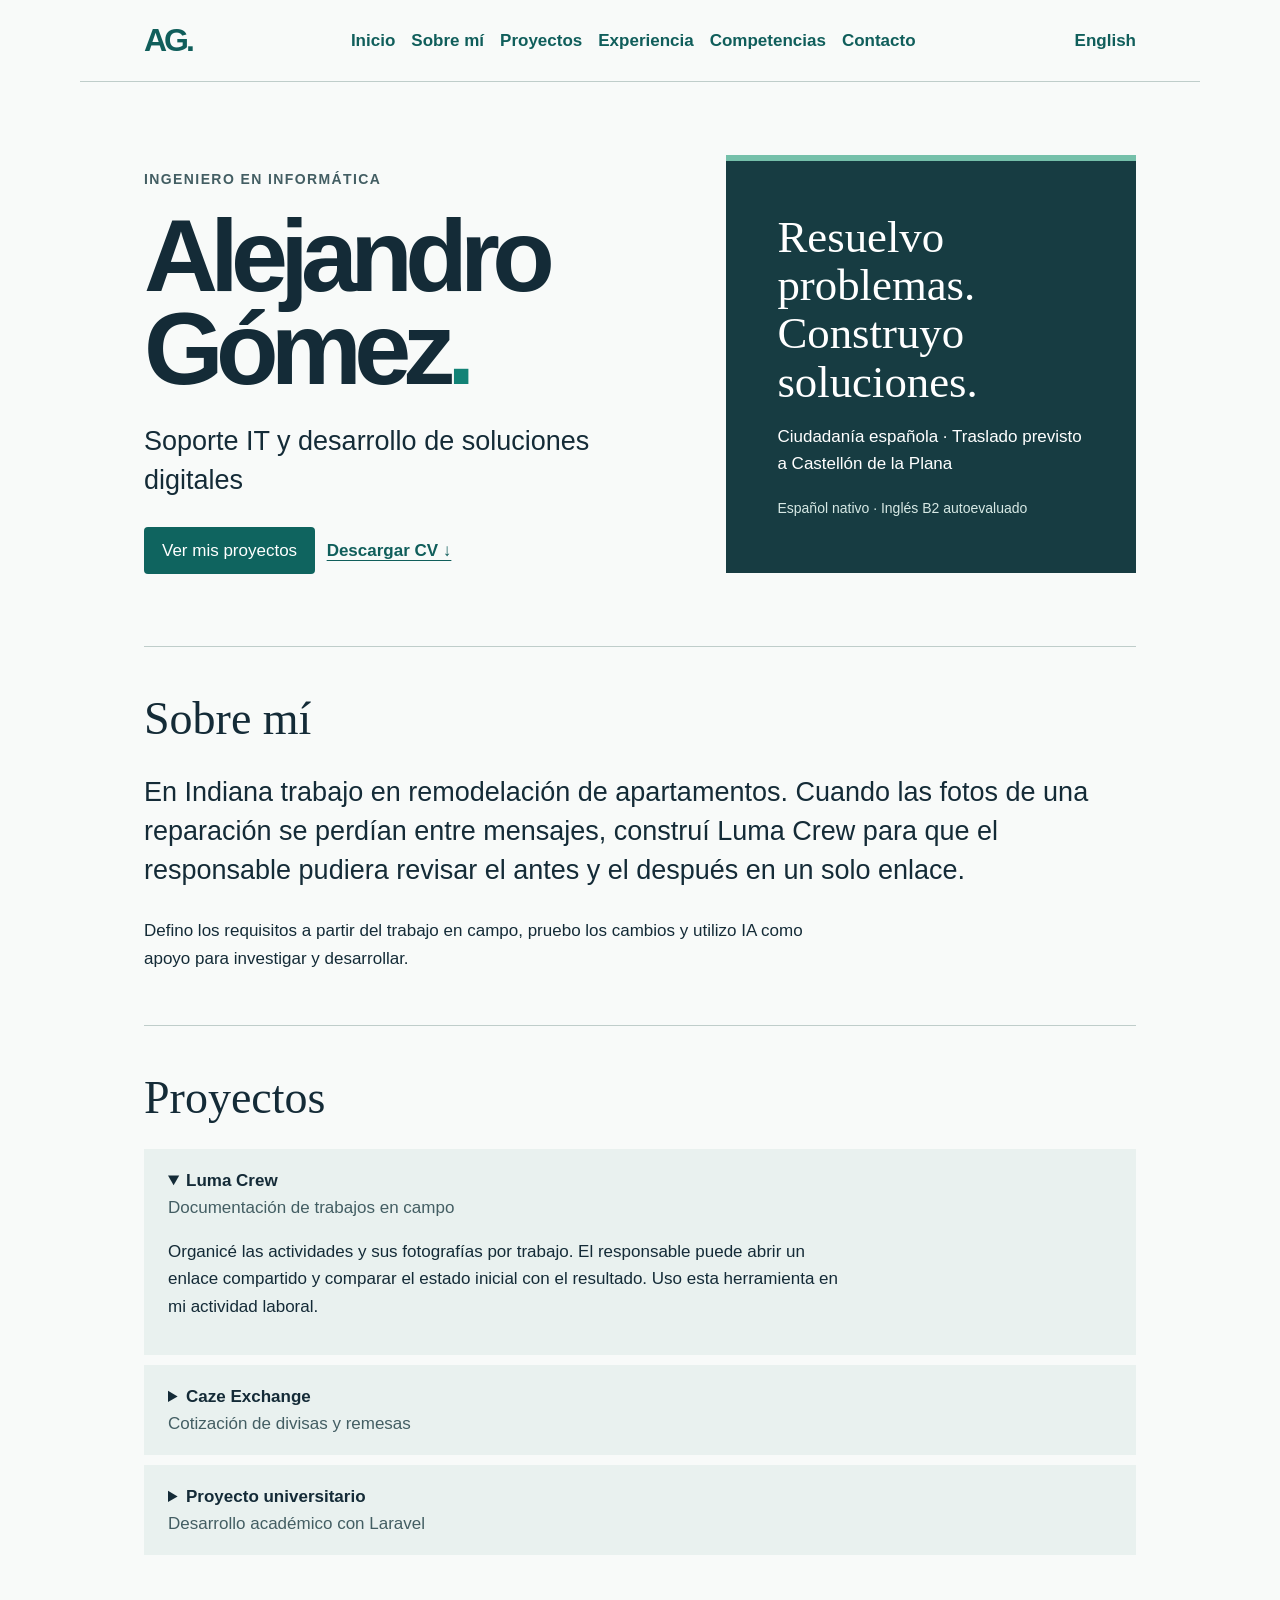
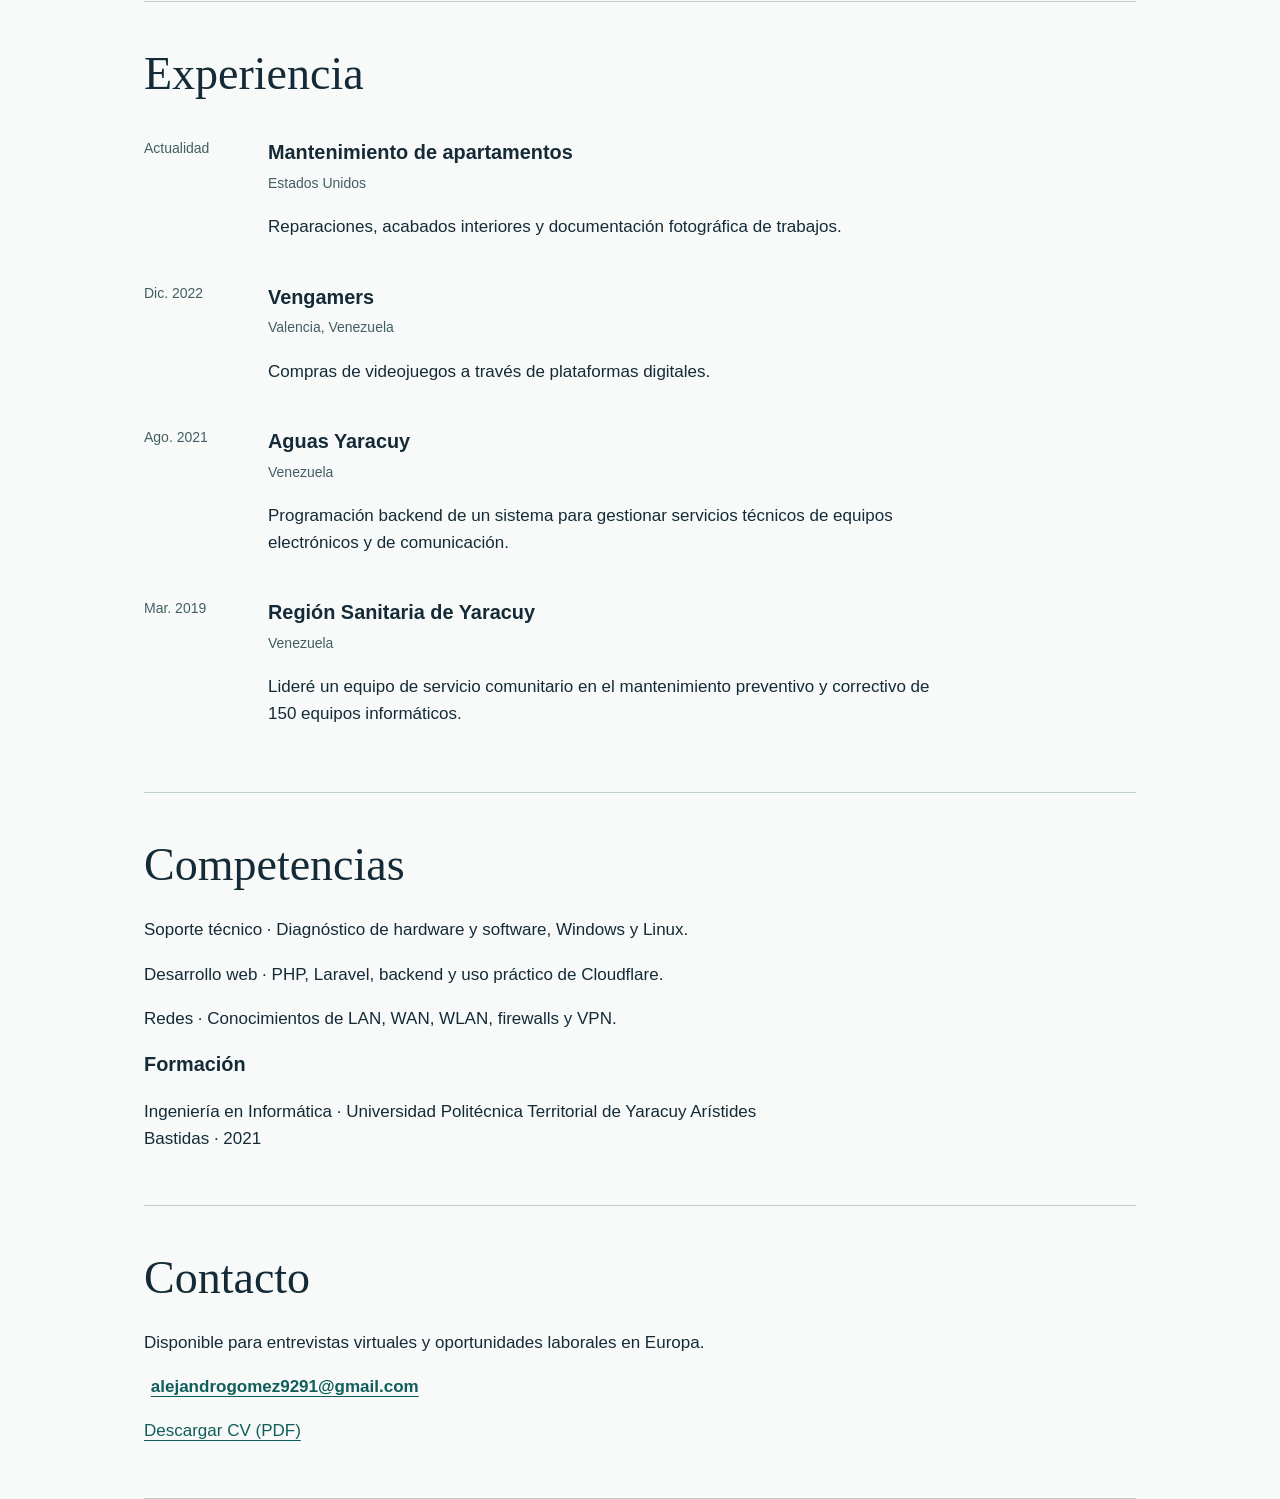
==== index.html @ 4bb4169c "Add files via upload" ====
<!doctype html><html lang="es"><meta charset="utf-8"><meta name="viewport" content="width=device-width, initial-scale=1"><title>Alejandro Gómez | Soporte IT y desarrollo de soluciones digitales</title><meta name="description" content="Ingeniero en Informática. Soporte IT y desarrollo de soluciones digitales. Ciudadanía española · Traslado previsto a Castellón de la Plana."><meta property="og:title" content="Alejandro Gómez | Soporte IT y desarrollo de soluciones digitales"><meta property="og:description" content="En Indiana trabajo en remodelación de apartamentos. Cuando las fotos de una reparación se perdían entre mensajes, construí Luma Crew para que el responsable pudiera revisar el antes y el después en un solo enlace."><link rel="alternate" hreflang="es" href="index.html"><link rel="alternate" hreflang="en" href="en.html"><link rel="icon" href="ag.svg"><link rel="stylesheet" href="style.css"><body><header><a class="mark" href="#home" aria-label="Alejandro Gómez">AG.</a><nav><a href="#home">Inicio</a><a href="#about">Sobre mí</a><a href="#projects">Proyectos</a><a href="#experience">Experiencia</a><a href="#skills">Competencias</a><a href="#contact">Contacto</a></nav><a href="en.html" lang="en">English</a></header><main><section id="home" class="hero"><div><p class="label">Ingeniero en Informática</p><h1>Alejandro<br>Gómez<span>.</span></h1><p class="sub">Soporte IT y desarrollo de soluciones digitales</p><a class="btn" href="#projects">Ver mis proyectos</a> <a class="link" href="cv-es.pdf" download>Descargar CV ↓</a></div><aside><strong>Resuelvo problemas.<br>Construyo soluciones.</strong><p>Ciudadanía española · Traslado previsto a Castellón de la Plana</p><small>Español nativo · Inglés B2 autoevaluado</small></aside></section><section id="about"><h2>Sobre mí</h2><p class="lead">En Indiana trabajo en remodelación de apartamentos. Cuando las fotos de una reparación se perdían entre mensajes, construí Luma Crew para que el responsable pudiera revisar el antes y el después en un solo enlace.</p><p>Defino los requisitos a partir del trabajo en campo, pruebo los cambios y utilizo IA como apoyo para investigar y desarrollar.</p></section><section id="projects"><h2>Proyectos</h2><details open><summary><strong>Luma Crew</strong><span>Documentación de trabajos en campo</span></summary><p>Organicé las actividades y sus fotografías por trabajo. El responsable puede abrir un enlace compartido y comparar el estado inicial con el resultado. Uso esta herramienta en mi actividad laboral.</p></details><details ><summary><strong>Caze Exchange</strong><span>Cotización de divisas y remesas</span></summary><p>Desarrollé una aplicación para consultar y comunicar cotizaciones. Usé herramientas de IA como apoyo durante el desarrollo.</p></details><details ><summary><strong>Proyecto universitario</strong><span>Desarrollo académico con Laravel</span></summary><p>Trabajé con Laravel durante la carrera de Ingeniería en Informática en Venezuela.</p></details></section><section id="experience"><h2>Experiencia</h2><article><small>Actualidad</small><div><h3>Mantenimiento de apartamentos</h3><small>Estados Unidos</small><p>Reparaciones, acabados interiores y documentación fotográfica de trabajos.</p></div></article><article><small>Dic. 2022</small><div><h3>Vengamers</h3><small>Valencia, Venezuela</small><p>Compras de videojuegos a través de plataformas digitales.</p></div></article><article><small>Ago. 2021</small><div><h3>Aguas Yaracuy</h3><small>Venezuela</small><p>Programación backend de un sistema para gestionar servicios técnicos de equipos electrónicos y de comunicación.</p></div></article><article><small>Mar. 2019</small><div><h3>Región Sanitaria de Yaracuy</h3><small>Venezuela</small><p>Lideré un equipo de servicio comunitario en el mantenimiento preventivo y correctivo de 150 equipos informáticos.</p></div></article></section><section id="skills"><h2>Competencias</h2><p>Soporte técnico · Diagnóstico de hardware y software, Windows y Linux.</p><p>Desarrollo web · PHP, Laravel, backend y uso práctico de Cloudflare.</p><p>Redes · Conocimientos de LAN, WAN, WLAN, firewalls y VPN.</p><h3>Formación</h3><p>Ingeniería en Informática · Universidad Politécnica Territorial de Yaracuy Arístides Bastidas · 2021</p></section><section id="contact"><h2>Contacto</h2><p>Disponible para entrevistas virtuales y oportunidades laborales en Europa.</p><a class="link" href="mailto:alejandrogomez9291@gmail.com">alejandrogomez9291@gmail.com</a><p><a href="cv-es.pdf" download>Descargar CV (PDF)</a></p></section></main></body></html>
---- style.css ----
*{box-sizing:border-box}html{scroll-padding-top:1rem}body{margin:0;background:#f8faf9;color:#142b37;font:17px/1.6 Inter,"Segoe UI",Arial,sans-serif}header,main{max-width:1120px;margin:auto;padding:0 5%}header{display:flex;align-items:center;justify-content:space-between;gap:1rem;min-height:82px;border-bottom:1px solid #bfcdca}nav{display:flex;gap:1rem;flex-wrap:wrap}a{color:#105e5b;text-underline-offset:4px}header a{text-decoration:none;font-weight:650}header a:hover,summary:hover{text-decoration:underline}.mark{font-size:32px;letter-spacing:-3px}.hero{display:grid;grid-template-columns:1.3fr 1fr;align-items:center;gap:5%;padding:72px 0}.label,small{font-size:14px;color:#435e63}.label{font-weight:bold;text-transform:uppercase;letter-spacing:.1em}h1{font-size:clamp(60px,8vw,105px);letter-spacing:-.075em;line-height:.9;margin:20px 0}h1 span{color:#128276}.sub,.lead{font-size:clamp(20px,2.5vw,27px);line-height:1.45}.btn{display:inline-block;background:#0f645f;color:white;padding:10px 18px;border-radius:4px;text-decoration:none}.link{font-weight:650;margin:.4em}aside{background:#173c42;color:white;padding:clamp(24px,4vw,52px);border-top:6px solid #75c0aa}aside strong{font:normal clamp(32px,3.5vw,48px)/1.08 Georgia,serif}aside small{color:#d7e9e5}section{padding:36px 0;border-bottom:1px solid #bfcdca}h2{font:normal clamp(32px,4vw,46px)/1.15 Georgia,serif;margin:10px 0 24px}h3{margin:0}details{background:#e9f1ef;margin:10px 0;padding:18px 24px}summary{cursor:pointer}summary span{display:block;color:#435e63}article{display:grid;grid-template-columns:110px 1fr;gap:14px;padding:12px 0}p{max-width:72ch}a:focus-visible,summary:focus-visible{outline:3px solid #b5501a;outline-offset:3px}@media(max-width:760px){header{flex-wrap:wrap;padding-top:10px;padding-bottom:12px}nav{order:3;width:100%;gap:6px 14px;font-size:14px}.hero{grid-template-columns:1fr;gap:28px;padding:35px 0}article{grid-template-columns:85px 1fr}.link{overflow-wrap:anywhere}}
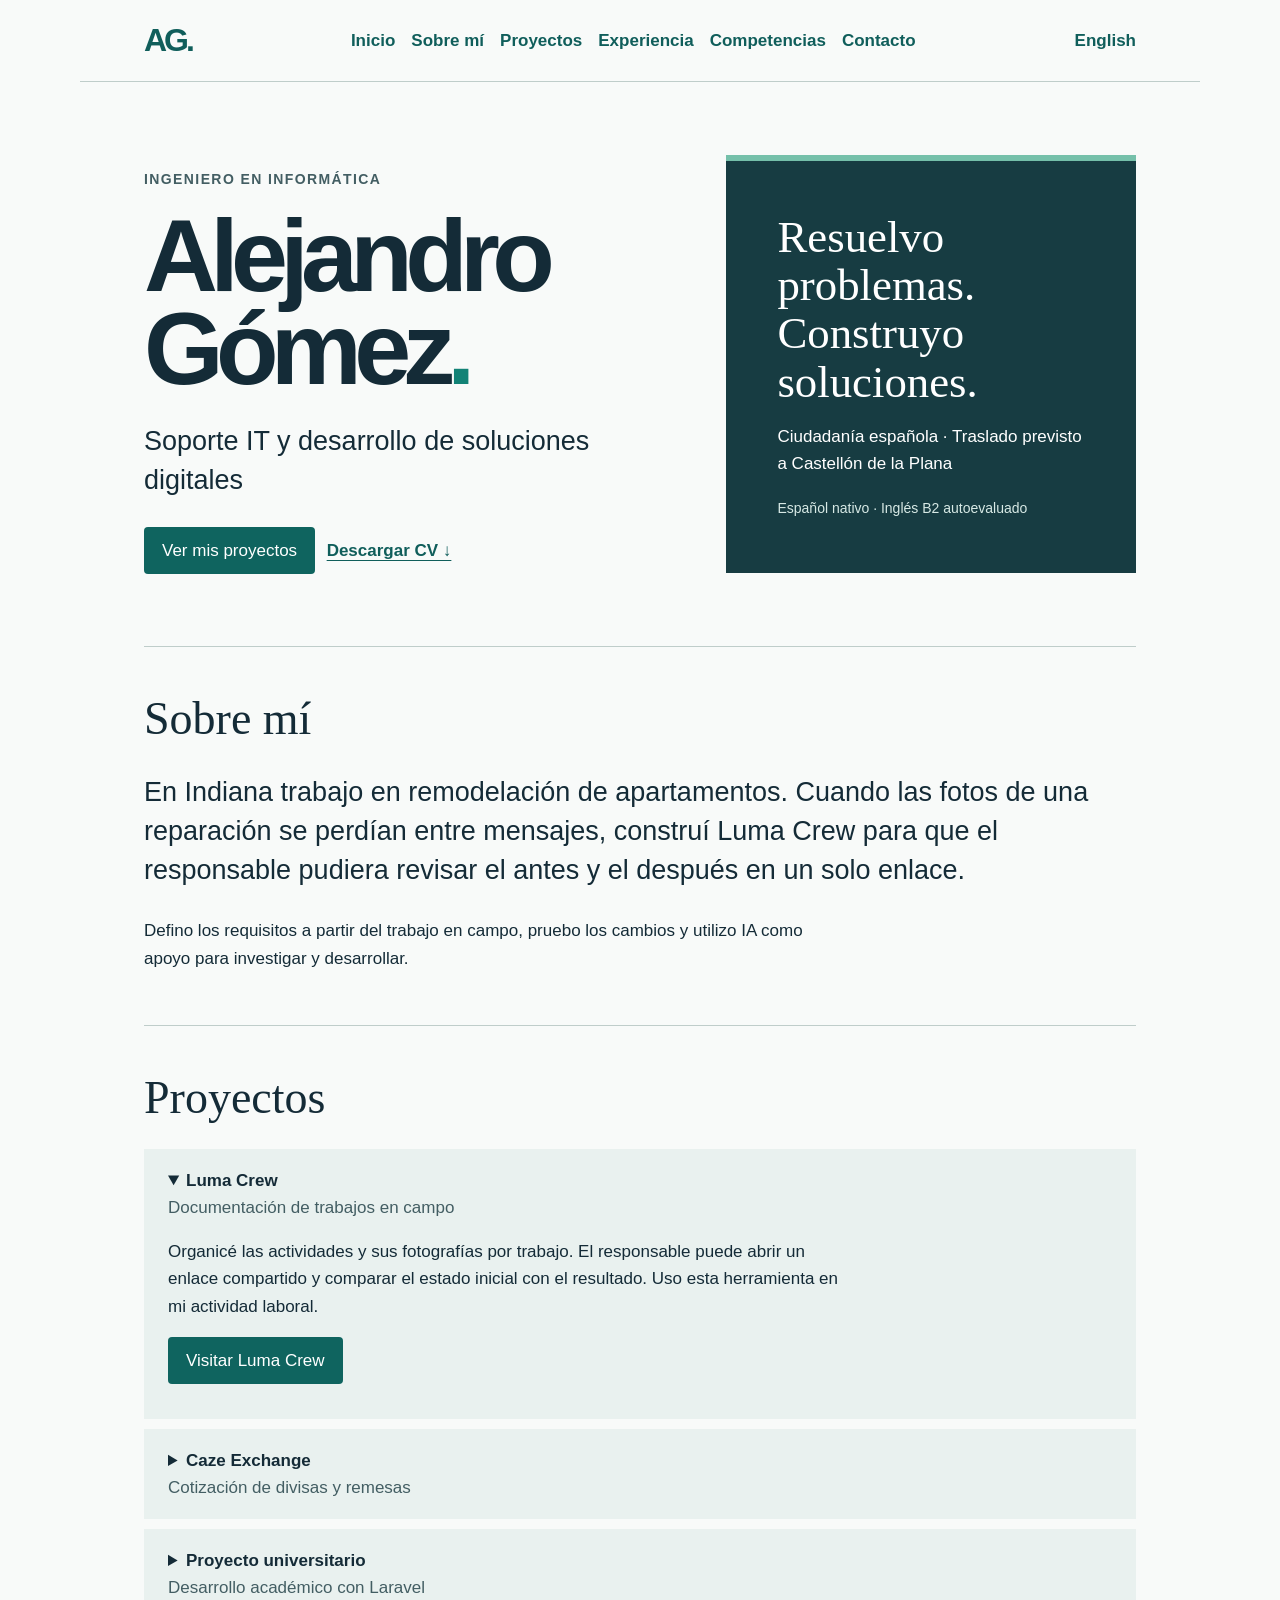
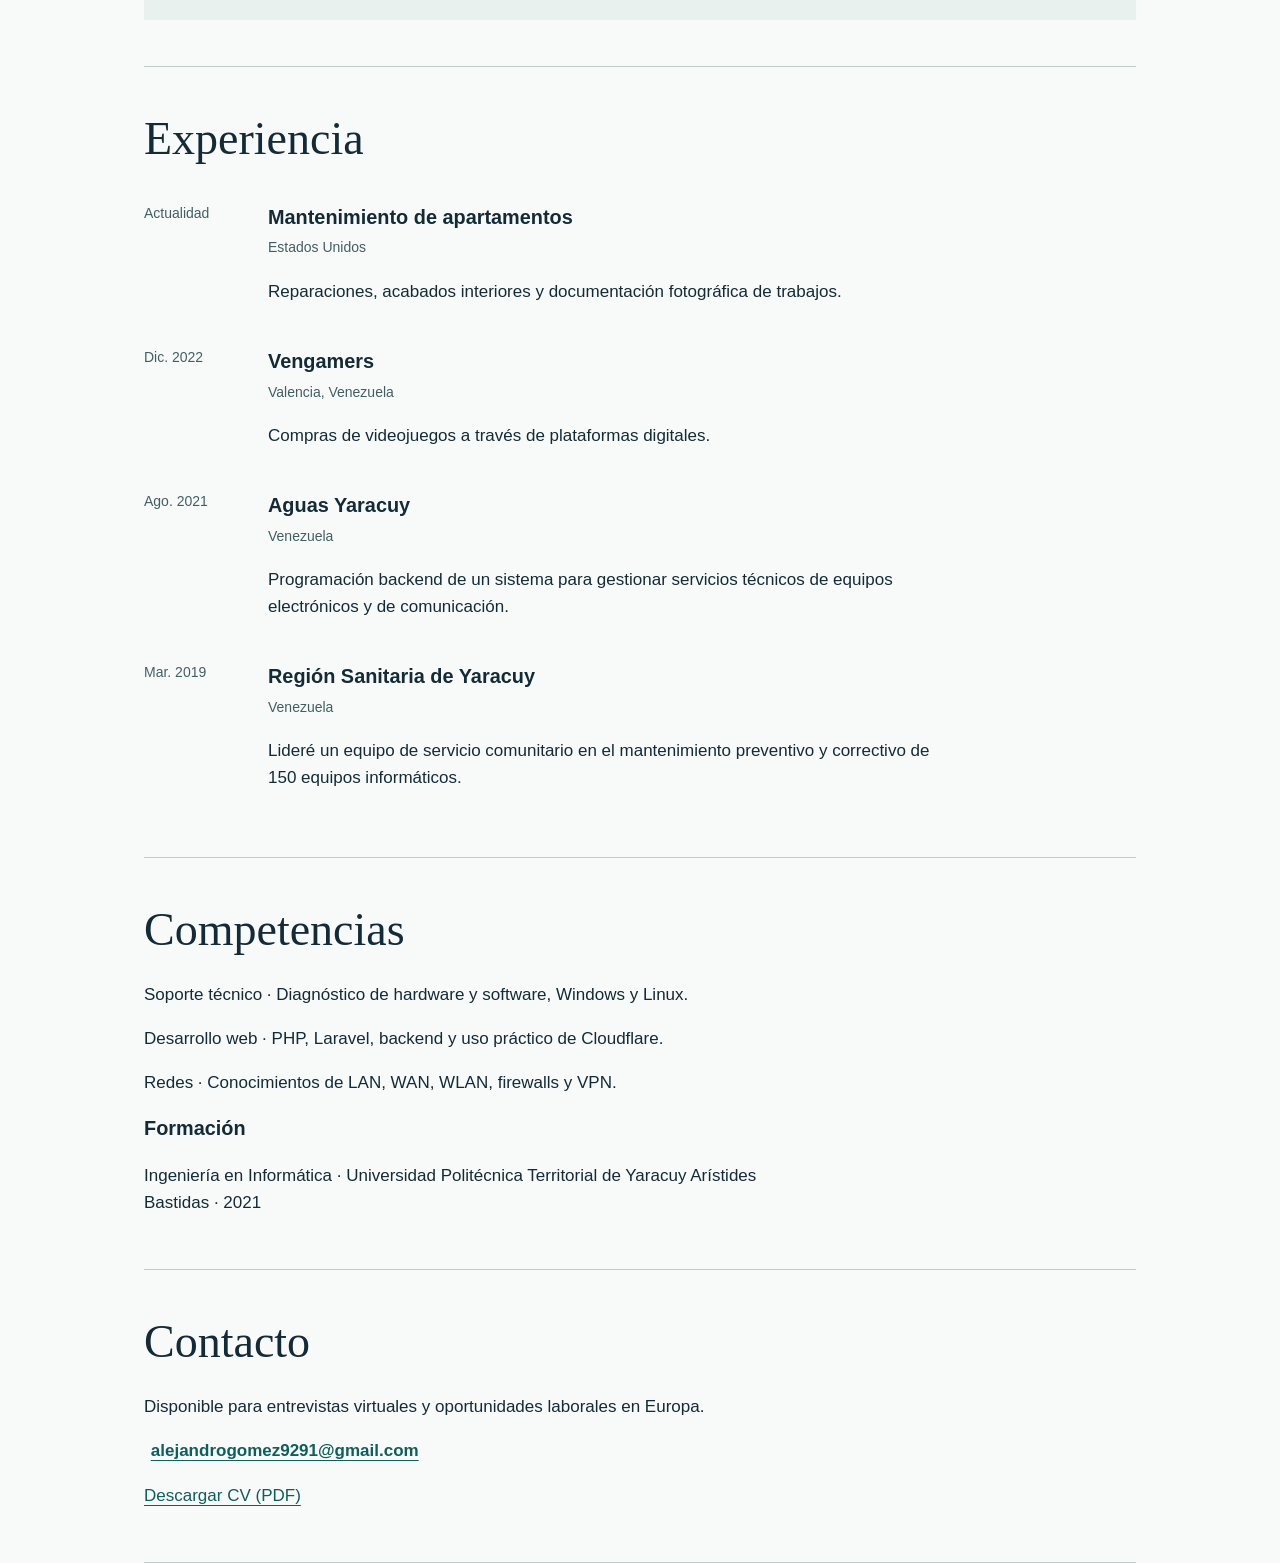
==== commit ba158c2b: "Add files via upload" ====
--- a/index.html
+++ b/index.html
@@ -1 +1,179 @@
-<!doctype html><html lang="es"><meta charset="utf-8"><meta name="viewport" content="width=device-width, initial-scale=1"><title>Alejandro Gómez | Soporte IT y desarrollo de soluciones digitales</title><meta name="description" content="Ingeniero en Informática. Soporte IT y desarrollo de soluciones digitales. Ciudadanía española · Traslado previsto a Castellón de la Plana."><meta property="og:title" content="Alejandro Gómez | Soporte IT y desarrollo de soluciones digitales"><meta property="og:description" content="En Indiana trabajo en remodelación de apartamentos. Cuando las fotos de una reparación se perdían entre mensajes, construí Luma Crew para que el responsable pudiera revisar el antes y el después en un solo enlace."><link rel="alternate" hreflang="es" href="index.html"><link rel="alternate" hreflang="en" href="en.html"><link rel="icon" href="ag.svg"><link rel="stylesheet" href="style.css"><body><header><a class="mark" href="#home" aria-label="Alejandro Gómez">AG.</a><nav><a href="#home">Inicio</a><a href="#about">Sobre mí</a><a href="#projects">Proyectos</a><a href="#experience">Experiencia</a><a href="#skills">Competencias</a><a href="#contact">Contacto</a></nav><a href="en.html" lang="en">English</a></header><main><section id="home" class="hero"><div><p class="label">Ingeniero en Informática</p><h1>Alejandro<br>Gómez<span>.</span></h1><p class="sub">Soporte IT y desarrollo de soluciones digitales</p><a class="btn" href="#projects">Ver mis proyectos</a> <a class="link" href="cv-es.pdf" download>Descargar CV ↓</a></div><aside><strong>Resuelvo problemas.<br>Construyo soluciones.</strong><p>Ciudadanía española · Traslado previsto a Castellón de la Plana</p><small>Español nativo · Inglés B2 autoevaluado</small></aside></section><section id="about"><h2>Sobre mí</h2><p class="lead">En Indiana trabajo en remodelación de apartamentos. Cuando las fotos de una reparación se perdían entre mensajes, construí Luma Crew para que el responsable pudiera revisar el antes y el después en un solo enlace.</p><p>Defino los requisitos a partir del trabajo en campo, pruebo los cambios y utilizo IA como apoyo para investigar y desarrollar.</p></section><section id="projects"><h2>Proyectos</h2><details open><summary><strong>Luma Crew</strong><span>Documentación de trabajos en campo</span></summary><p>Organicé las actividades y sus fotografías por trabajo. El responsable puede abrir un enlace compartido y comparar el estado inicial con el resultado. Uso esta herramienta en mi actividad laboral.</p></details><details ><summary><strong>Caze Exchange</strong><span>Cotización de divisas y remesas</span></summary><p>Desarrollé una aplicación para consultar y comunicar cotizaciones. Usé herramientas de IA como apoyo durante el desarrollo.</p></details><details ><summary><strong>Proyecto universitario</strong><span>Desarrollo académico con Laravel</span></summary><p>Trabajé con Laravel durante la carrera de Ingeniería en Informática en Venezuela.</p></details></section><section id="experience"><h2>Experiencia</h2><article><small>Actualidad</small><div><h3>Mantenimiento de apartamentos</h3><small>Estados Unidos</small><p>Reparaciones, acabados interiores y documentación fotográfica de trabajos.</p></div></article><article><small>Dic. 2022</small><div><h3>Vengamers</h3><small>Valencia, Venezuela</small><p>Compras de videojuegos a través de plataformas digitales.</p></div></article><article><small>Ago. 2021</small><div><h3>Aguas Yaracuy</h3><small>Venezuela</small><p>Programación backend de un sistema para gestionar servicios técnicos de equipos electrónicos y de comunicación.</p></div></article><article><small>Mar. 2019</small><div><h3>Región Sanitaria de Yaracuy</h3><small>Venezuela</small><p>Lideré un equipo de servicio comunitario en el mantenimiento preventivo y correctivo de 150 equipos informáticos.</p></div></article></section><section id="skills"><h2>Competencias</h2><p>Soporte técnico · Diagnóstico de hardware y software, Windows y Linux.</p><p>Desarrollo web · PHP, Laravel, backend y uso práctico de Cloudflare.</p><p>Redes · Conocimientos de LAN, WAN, WLAN, firewalls y VPN.</p><h3>Formación</h3><p>Ingeniería en Informática · Universidad Politécnica Territorial de Yaracuy Arístides Bastidas · 2021</p></section><section id="contact"><h2>Contacto</h2><p>Disponible para entrevistas virtuales y oportunidades laborales en Europa.</p><a class="link" href="mailto:alejandrogomez9291@gmail.com">alejandrogomez9291@gmail.com</a><p><a href="cv-es.pdf" download>Descargar CV (PDF)</a></p></section></main></body></html>+<!doctype html>
+<html lang="es">
+  <head>
+    <meta charset="utf-8">
+    <meta name="viewport" content="width=device-width, initial-scale=1">
+
+    <title>Alejandro Gómez | Soporte IT y desarrollo de soluciones digitales</title>
+    <meta
+      name="description"
+      content="Ingeniero en Informática. Soporte IT y desarrollo de soluciones digitales."
+    >
+
+    <meta property="og:title" content="Alejandro Gómez | Soporte IT y desarrollo de soluciones digitales">
+    <meta
+      property="og:description"
+      content="En Indiana trabajo en remodelación de apartamentos. Cuando las fotos de una reparación se perdían entre mensajes, construí Luma Crew para que el responsable pudiera revisar el antes y el después en un solo enlace."
+    >
+
+    <link rel="alternate" hreflang="es" href="index.html">
+    <link rel="alternate" hreflang="en" href="en.html">
+    <link rel="icon" href="ag.svg">
+    <link rel="stylesheet" href="style.css">
+  </head>
+
+  <body>
+    <header>
+      <a class="mark" href="#home" aria-label="Alejandro Gómez">AG.</a>
+
+      <nav aria-label="Navegación principal">
+        <a href="#home">Inicio</a>
+        <a href="#about">Sobre mí</a>
+        <a href="#projects">Proyectos</a>
+        <a href="#experience">Experiencia</a>
+        <a href="#skills">Competencias</a>
+        <a href="#contact">Contacto</a>
+      </nav>
+
+      <a href="en.html" lang="en">English</a>
+    </header>
+
+    <main>
+      <section id="home" class="hero">
+        <div>
+          <p class="label">Ingeniero en Informática</p>
+          <h1>Alejandro<br>Gómez<span>.</span></h1>
+          <p class="sub">Soporte IT y desarrollo de soluciones digitales</p>
+          <a class="btn" href="#projects">Ver mis proyectos</a>
+          <a class="link" href="cv-es.pdf" download>Descargar CV ↓</a>
+        </div>
+
+        <aside>
+          <strong>Resuelvo problemas.<br>Construyo soluciones.</strong>
+          <p>Ciudadanía española · Traslado previsto a Castellón de la Plana</p>
+          <small>Español nativo · Inglés B2 autoevaluado</small>
+        </aside>
+      </section>
+
+      <section id="about">
+        <h2>Sobre mí</h2>
+        <p class="lead">
+          En Indiana trabajo en remodelación de apartamentos. Cuando las fotos de una reparación
+          se perdían entre mensajes, construí Luma Crew para que el responsable pudiera revisar
+          el antes y el después en un solo enlace.
+        </p>
+        <p>
+          Defino los requisitos a partir del trabajo en campo, pruebo los cambios y utilizo IA
+          como apoyo para investigar y desarrollar.
+        </p>
+      </section>
+
+      <section id="projects">
+        <h2>Proyectos</h2>
+
+        <details open>
+          <summary>
+            <strong>Luma Crew</strong>
+            <span>Documentación de trabajos en campo</span>
+          </summary>
+          <p>
+            Organicé las actividades y sus fotografías por trabajo. El responsable puede abrir
+            un enlace compartido y comparar el estado inicial con el resultado. Uso esta
+            herramienta en mi actividad laboral.
+          </p>
+          <p><a class="btn" href="https://lumacrew.pages.dev/">Visitar Luma Crew</a></p>
+        </details>
+
+        <details>
+          <summary>
+            <strong>Caze Exchange</strong>
+            <span>Cotización de divisas y remesas</span>
+          </summary>
+          <p>
+            Desarrollé una aplicación para consultar y comunicar cotizaciones. Usé herramientas
+            de IA como apoyo durante el desarrollo.
+          </p>
+          <p>
+            <a class="btn" href="https://cazeexchange.pages.dev/#inicio">Visitar Caze Exchange ↗</a>
+          </p>
+        </details>
+
+        <details>
+          <summary>
+            <strong>Proyecto universitario</strong>
+            <span>Desarrollo académico con Laravel</span>
+          </summary>
+          <p>Trabajé con Laravel durante la carrera de Ingeniería en Informática en Venezuela.</p>
+        </details>
+      </section>
+
+      <section id="experience">
+        <h2>Experiencia</h2>
+
+        <article>
+          <small>Actualidad</small>
+          <div>
+            <h3>Mantenimiento de apartamentos</h3>
+            <small>Estados Unidos</small>
+            <p>Reparaciones, acabados interiores y documentación fotográfica de trabajos.</p>
+          </div>
+        </article>
+
+        <article>
+          <small>Dic. 2022</small>
+          <div>
+            <h3>Vengamers</h3>
+            <small>Valencia, Venezuela</small>
+            <p>Compras de videojuegos a través de plataformas digitales.</p>
+          </div>
+        </article>
+
+        <article>
+          <small>Ago. 2021</small>
+          <div>
+            <h3>Aguas Yaracuy</h3>
+            <small>Venezuela</small>
+            <p>
+              Programación backend de un sistema para gestionar servicios técnicos de equipos
+              electrónicos y de comunicación.
+            </p>
+          </div>
+        </article>
+
+        <article>
+          <small>Mar. 2019</small>
+          <div>
+            <h3>Región Sanitaria de Yaracuy</h3>
+            <small>Venezuela</small>
+            <p>
+              Lideré un equipo de servicio comunitario en el mantenimiento preventivo y
+              correctivo de 150 equipos informáticos.
+            </p>
+          </div>
+        </article>
+      </section>
+
+      <section id="skills">
+        <h2>Competencias</h2>
+        <p>Soporte técnico · Diagnóstico de hardware y software, Windows y Linux.</p>
+        <p>Desarrollo web · PHP, Laravel, backend y uso práctico de Cloudflare.</p>
+        <p>Redes · Conocimientos de LAN, WAN, WLAN, firewalls y VPN.</p>
+
+        <h3>Formación</h3>
+        <p>
+          Ingeniería en Informática · Universidad Politécnica Territorial de Yaracuy Arístides
+          Bastidas · 2021
+        </p>
+      </section>
+
+      <section id="contact">
+        <h2>Contacto</h2>
+        <p>Disponible para entrevistas virtuales y oportunidades laborales en Europa.</p>
+        <a class="link" href="mailto:alejandrogomez9291@gmail.com">
+          alejandrogomez9291@gmail.com
+        </a>
+        <p><a href="cv-es.pdf" download>Descargar CV (PDF)</a></p>
+      </section>
+    </main>
+  </body>
+</html>
--- a/style.css
+++ b/style.css
@@ -1 +1,197 @@
-*{box-sizing:border-box}html{scroll-padding-top:1rem}body{margin:0;background:#f8faf9;color:#142b37;font:17px/1.6 Inter,"Segoe UI",Arial,sans-serif}header,main{max-width:1120px;margin:auto;padding:0 5%}header{display:flex;align-items:center;justify-content:space-between;gap:1rem;min-height:82px;border-bottom:1px solid #bfcdca}nav{display:flex;gap:1rem;flex-wrap:wrap}a{color:#105e5b;text-underline-offset:4px}header a{text-decoration:none;font-weight:650}header a:hover,summary:hover{text-decoration:underline}.mark{font-size:32px;letter-spacing:-3px}.hero{display:grid;grid-template-columns:1.3fr 1fr;align-items:center;gap:5%;padding:72px 0}.label,small{font-size:14px;color:#435e63}.label{font-weight:bold;text-transform:uppercase;letter-spacing:.1em}h1{font-size:clamp(60px,8vw,105px);letter-spacing:-.075em;line-height:.9;margin:20px 0}h1 span{color:#128276}.sub,.lead{font-size:clamp(20px,2.5vw,27px);line-height:1.45}.btn{display:inline-block;background:#0f645f;color:white;padding:10px 18px;border-radius:4px;text-decoration:none}.link{font-weight:650;margin:.4em}aside{background:#173c42;color:white;padding:clamp(24px,4vw,52px);border-top:6px solid #75c0aa}aside strong{font:normal clamp(32px,3.5vw,48px)/1.08 Georgia,serif}aside small{color:#d7e9e5}section{padding:36px 0;border-bottom:1px solid #bfcdca}h2{font:normal clamp(32px,4vw,46px)/1.15 Georgia,serif;margin:10px 0 24px}h3{margin:0}details{background:#e9f1ef;margin:10px 0;padding:18px 24px}summary{cursor:pointer}summary span{display:block;color:#435e63}article{display:grid;grid-template-columns:110px 1fr;gap:14px;padding:12px 0}p{max-width:72ch}a:focus-visible,summary:focus-visible{outline:3px solid #b5501a;outline-offset:3px}@media(max-width:760px){header{flex-wrap:wrap;padding-top:10px;padding-bottom:12px}nav{order:3;width:100%;gap:6px 14px;font-size:14px}.hero{grid-template-columns:1fr;gap:28px;padding:35px 0}article{grid-template-columns:85px 1fr}.link{overflow-wrap:anywhere}}+* {
+  box-sizing: border-box;
+}
+
+html {
+  scroll-padding-top: 1rem;
+}
+
+body {
+  margin: 0;
+  background: #f8faf9;
+  color: #142b37;
+  font: 17px/1.6 Inter, "Segoe UI", Arial, sans-serif;
+}
+
+header,
+main {
+  max-width: 1120px;
+  margin: auto;
+  padding: 0 5%;
+}
+
+header {
+  display: flex;
+  align-items: center;
+  justify-content: space-between;
+  gap: 1rem;
+  min-height: 82px;
+  border-bottom: 1px solid #bfcdca;
+}
+
+nav {
+  display: flex;
+  gap: 1rem;
+  flex-wrap: wrap;
+}
+
+a {
+  color: #105e5b;
+  text-underline-offset: 4px;
+}
+
+header a {
+  text-decoration: none;
+  font-weight: 650;
+}
+
+header a:hover,
+summary:hover {
+  text-decoration: underline;
+}
+
+.mark {
+  font-size: 32px;
+  letter-spacing: -3px;
+}
+
+.hero {
+  display: grid;
+  grid-template-columns: 1.3fr 1fr;
+  align-items: center;
+  gap: 5%;
+  padding: 72px 0;
+}
+
+.label,
+small {
+  font-size: 14px;
+  color: #435e63;
+}
+
+.label {
+  font-weight: bold;
+  text-transform: uppercase;
+  letter-spacing: 0.1em;
+}
+
+h1 {
+  margin: 20px 0;
+  font-size: clamp(60px, 8vw, 105px);
+  letter-spacing: -0.075em;
+  line-height: 0.9;
+}
+
+h1 span {
+  color: #128276;
+}
+
+.sub,
+.lead {
+  font-size: clamp(20px, 2.5vw, 27px);
+  line-height: 1.45;
+}
+
+.btn {
+  display: inline-block;
+  padding: 10px 18px;
+  border-radius: 4px;
+  background: #0f645f;
+  color: white;
+  text-decoration: none;
+}
+
+.link {
+  margin: 0.4em;
+  font-weight: 650;
+}
+
+aside {
+  padding: clamp(24px, 4vw, 52px);
+  border-top: 6px solid #75c0aa;
+  background: #173c42;
+  color: white;
+}
+
+aside strong {
+  font: normal clamp(32px, 3.5vw, 48px)/1.08 Georgia, serif;
+}
+
+aside small {
+  color: #d7e9e5;
+}
+
+section {
+  padding: 36px 0;
+  border-bottom: 1px solid #bfcdca;
+}
+
+h2 {
+  margin: 10px 0 24px;
+  font: normal clamp(32px, 4vw, 46px)/1.15 Georgia, serif;
+}
+
+h3 {
+  margin: 0;
+}
+
+details {
+  margin: 10px 0;
+  padding: 18px 24px;
+  background: #e9f1ef;
+}
+
+summary {
+  cursor: pointer;
+}
+
+summary span {
+  display: block;
+  color: #435e63;
+}
+
+article {
+  display: grid;
+  grid-template-columns: 110px 1fr;
+  gap: 14px;
+  padding: 12px 0;
+}
+
+p {
+  max-width: 72ch;
+}
+
+a:focus-visible,
+summary:focus-visible {
+  outline: 3px solid #b5501a;
+  outline-offset: 3px;
+}
+
+@media (max-width: 760px) {
+  header {
+    flex-wrap: wrap;
+    padding-top: 10px;
+    padding-bottom: 12px;
+  }
+
+  nav {
+    order: 3;
+    width: 100%;
+    gap: 6px 14px;
+    font-size: 14px;
+  }
+
+  .hero {
+    grid-template-columns: 1fr;
+    gap: 28px;
+    padding: 35px 0;
+  }
+
+  article {
+    grid-template-columns: 85px 1fr;
+  }
+
+  .link {
+    overflow-wrap: anywhere;
+  }
+}
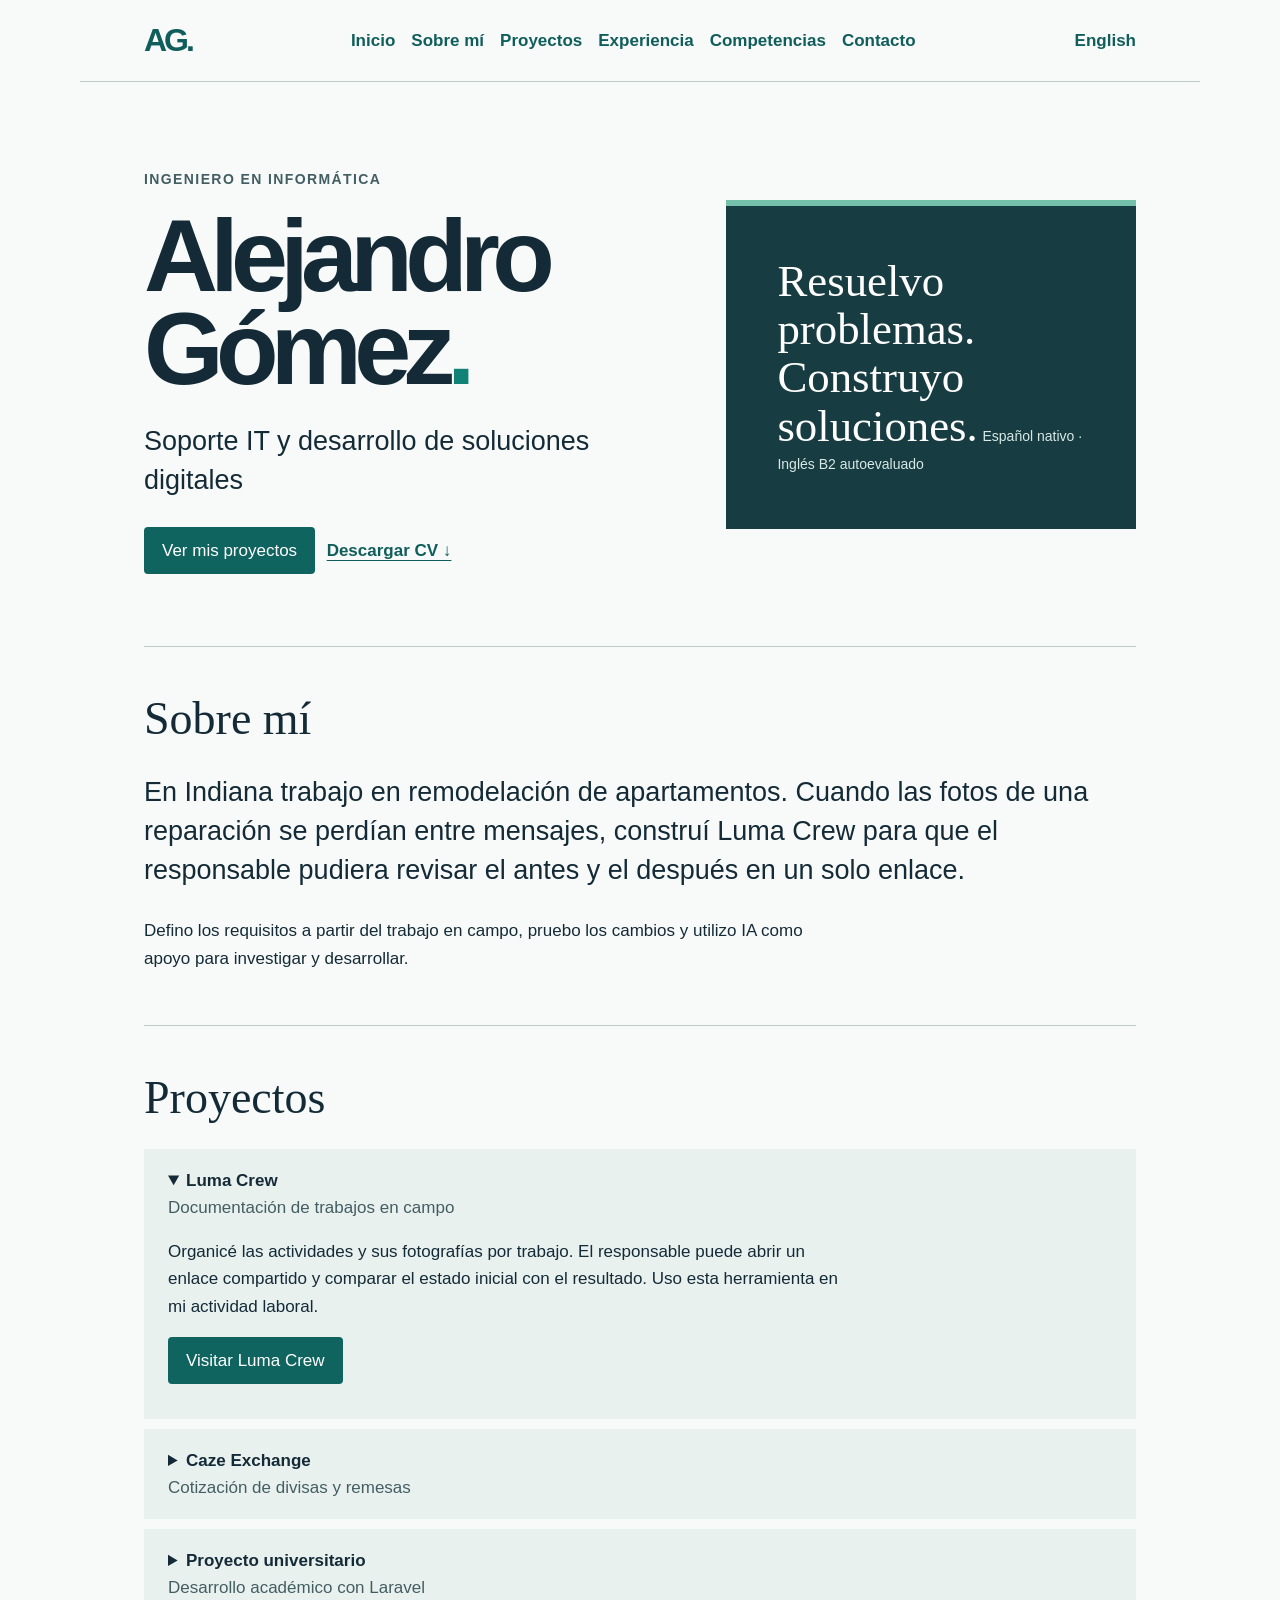
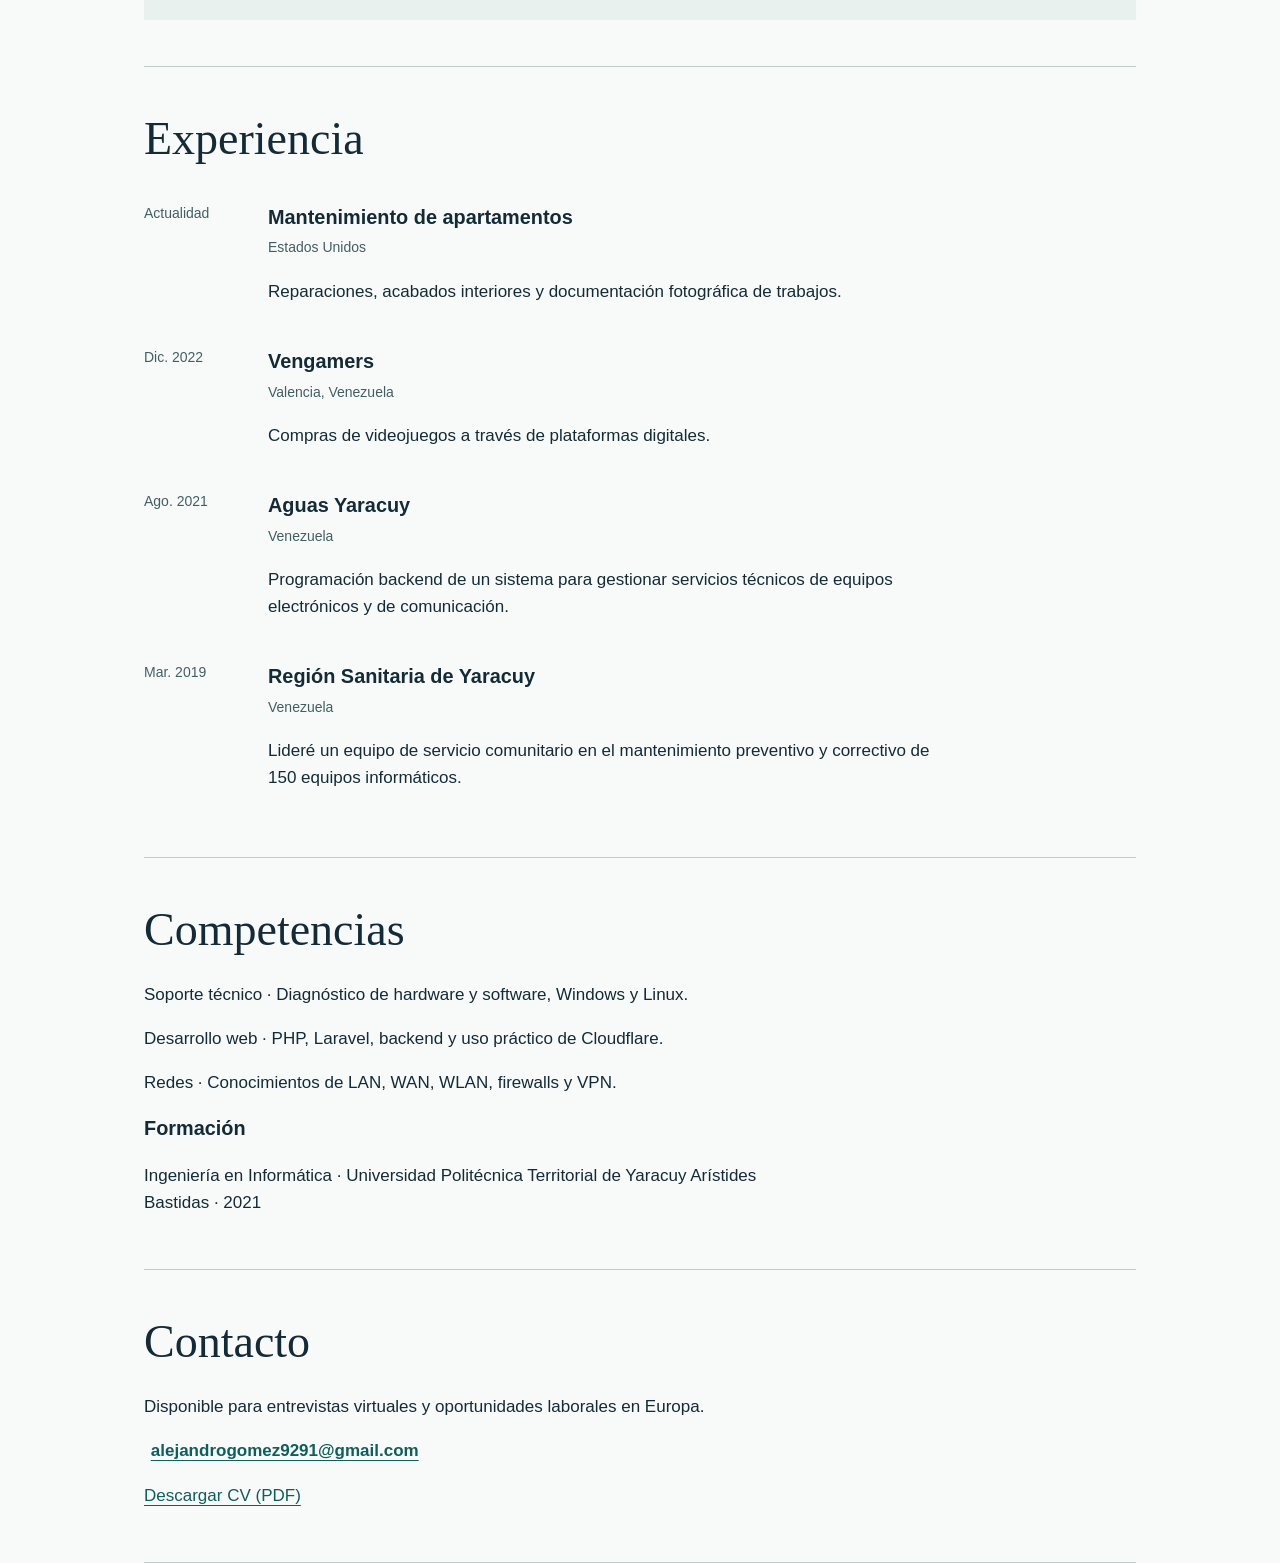
==== commit e8dd314c: "Add files via upload" ====
--- a/index.html
+++ b/index.html
@@ -50,7 +50,7 @@
 
         <aside>
           <strong>Resuelvo problemas.<br>Construyo soluciones.</strong>
-          <p>Ciudadanía española · Traslado previsto a Castellón de la Plana</p>
+          
           <small>Español nativo · Inglés B2 autoevaluado</small>
         </aside>
       </section>
